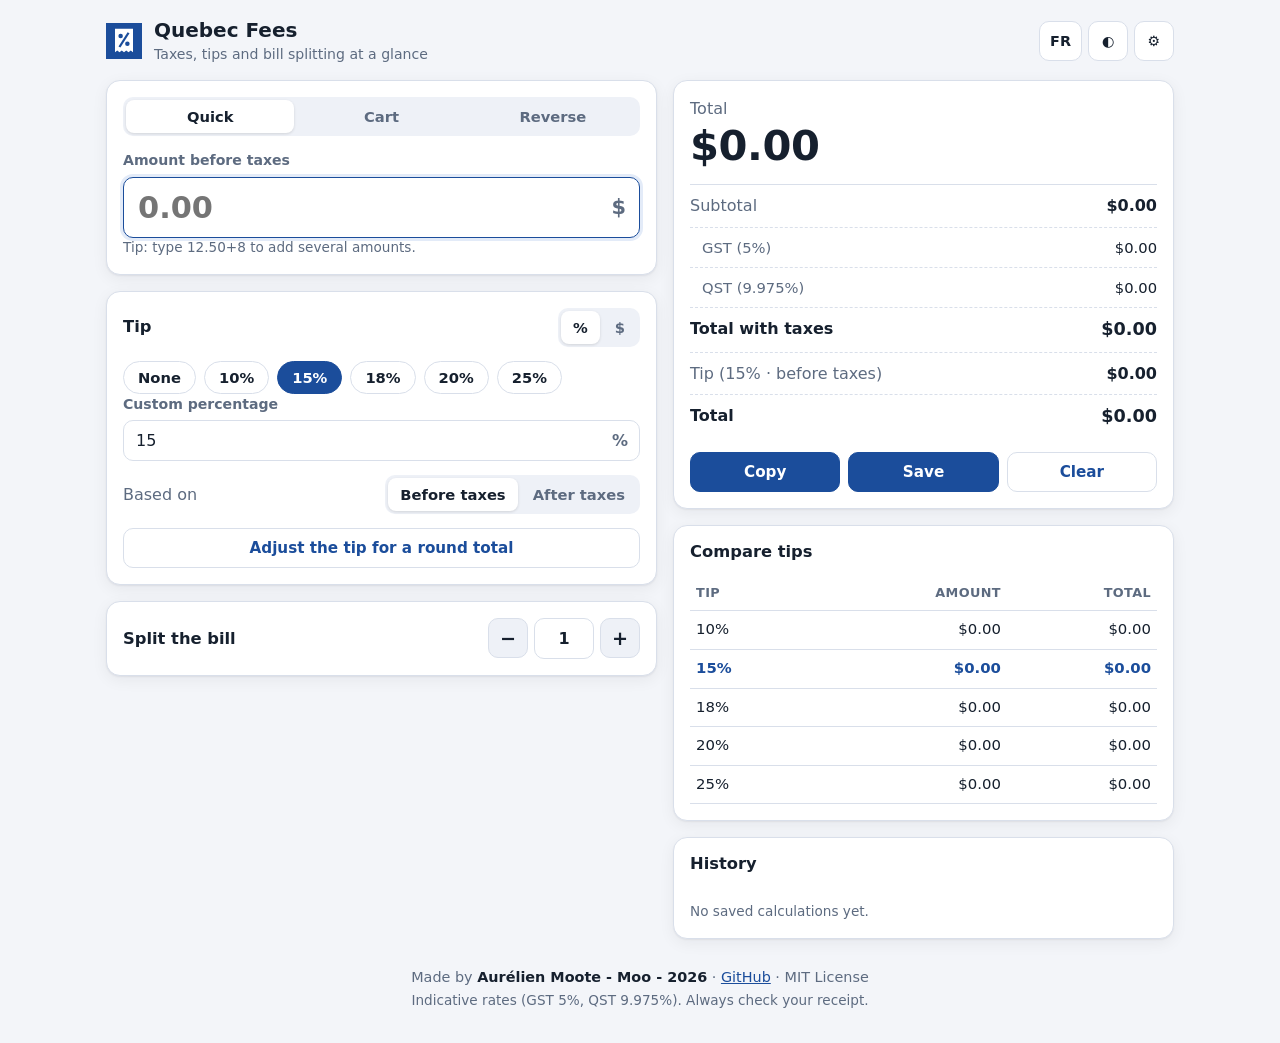
==== index.html @ 82213aa7 "Quebec Fees : calculateur de taxes et pourboire + attribution Aurélien Moote - Moo - 2026 Co-Authore" ====
<!doctype html>
<!-- quebec-fees — Auteur : Aurélien Moote - Moo - 2026 — Licence MIT -->
<html lang="fr">
<head>
  <meta charset="utf-8">
  <meta name="viewport" content="width=device-width, initial-scale=1, viewport-fit=cover">
  <title>Quebec Fees — Taxes & pourboire</title>
  <meta name="description" content="Calculateur de taxes du Québec (TPS + TVQ) avec pourboire en % ou en $, partage de facture, mode panier et calcul inversé.">
  <meta name="author" content="Aurélien Moote - Moo - 2026">
  <meta name="theme-color" content="#1b4d9b">
  <link rel="icon" href="icon.svg" type="image/svg+xml">
  <link rel="apple-touch-icon" href="icon.svg">
  <link rel="manifest" href="manifest.webmanifest">
  <link rel="stylesheet" href="style.css">
</head>
<body>
  <header class="topbar">
    <div class="brand">
      <img src="icon.svg" alt="" width="36" height="36">
      <div>
        <h1>Quebec Fees</h1>
        <p class="tagline" data-i18n="tagline">Taxes, pourboire et partage en un coup d'œil</p>
      </div>
    </div>
    <div class="top-actions">
      <button id="langBtn" class="icon-btn" type="button" data-i18n-aria="switchLang">EN</button>
      <button id="themeBtn" class="icon-btn" type="button" data-i18n-aria="switchTheme">◐</button>
      <button id="settingsBtn" class="icon-btn" type="button" data-i18n-aria="settings">⚙</button>
    </div>
  </header>

  <main class="layout">
    <section class="col col-input">
      <div class="card">
        <div class="tabs" role="tablist">
          <button type="button" role="tab" data-mode="quick" data-i18n="modeQuick">Rapide</button>
          <button type="button" role="tab" data-mode="cart" data-i18n="modeCart">Panier</button>
          <button type="button" role="tab" data-mode="reverse" data-i18n="modeReverse">Inverse</button>
        </div>

        <div class="pane" data-pane="quick">
          <label class="field big" for="amount">
            <span data-i18n="amountLabel">Montant avant taxes</span>
            <span class="money">
              <input id="amount" type="text" inputmode="decimal" autocomplete="off" data-i18n-ph="zero">
              <span class="unit">$</span>
            </span>
          </label>
          <p class="hint" id="exprHint" data-i18n="exprHint">Astuce : tapez 12,50+8 pour additionner plusieurs montants.</p>
        </div>

        <div class="pane" data-pane="cart" hidden>
          <div class="items-head">
            <span data-i18n="itemName">Article</span>
            <span data-i18n="itemQty">Qté</span>
            <span data-i18n="itemPrice">Prix</span>
            <span data-i18n="itemTaxable" title="">Tx</span>
            <span></span>
          </div>
          <div id="items"></div>
          <button id="addItem" class="btn ghost full" type="button" data-i18n="addItem">+ Ajouter un article</button>
          <p class="hint" data-i18n="cartHint">Décochez « Tx » pour un article détaxé (ex. épicerie de base). Un prix négatif sert de rabais.</p>
        </div>

        <div class="pane" data-pane="reverse" hidden>
          <label class="field big" for="revTotal">
            <span data-i18n="revLabel">Montant total payé (taxes incluses)</span>
            <span class="money">
              <input id="revTotal" type="text" inputmode="decimal" autocomplete="off" data-i18n-ph="zero">
              <span class="unit">$</span>
            </span>
          </label>
          <label class="check">
            <input type="checkbox" id="revIncludeTip">
            <span data-i18n="revIncludeTip">Ce total inclut aussi le pourboire</span>
          </label>
          <p class="hint" data-i18n="revHint">Retrouvez le prix avant taxes à partir d'un reçu, ou le budget maximal pour un total donné.</p>
        </div>
      </div>

      <div class="card" id="tipCard">
        <div class="card-head">
          <h2 data-i18n="tipTitle">Pourboire</h2>
          <div class="seg" id="tipType" role="group">
            <button type="button" data-v="percent">%</button>
            <button type="button" data-v="fixed">$</button>
          </div>
        </div>
        <div id="tipPercentBox">
          <div class="chips" id="tipPresets"></div>
          <label class="field" for="tipPercent">
            <span data-i18n="tipCustom">Pourcentage personnalisé</span>
            <span class="money">
              <input id="tipPercent" type="text" inputmode="decimal" autocomplete="off" placeholder="15">
              <span class="unit">%</span>
            </span>
          </label>
        </div>
        <div id="tipFixedBox" hidden>
          <label class="field" for="tipFixed">
            <span data-i18n="tipFixed">Montant fixe</span>
            <span class="money">
              <input id="tipFixed" type="text" inputmode="decimal" autocomplete="off" data-i18n-ph="zero">
              <span class="unit">$</span>
            </span>
          </label>
        </div>
        <div class="row-between" id="tipBaseRow">
          <span class="muted" data-i18n="tipBase">Calculé sur</span>
          <div class="seg" id="tipBase" role="group">
            <button type="button" data-v="pretax" data-i18n="pretax">Avant taxes</button>
            <button type="button" data-v="posttax" data-i18n="posttax">Après taxes</button>
          </div>
        </div>
        <button id="roundTipBtn" class="btn ghost full" type="button" data-i18n="roundTip">Ajuster le pourboire pour un total rond</button>
      </div>

      <div class="card" id="splitCard">
        <div class="row-between">
          <h2 data-i18n="splitTitle">Partager la facture</h2>
          <div class="stepper">
            <button id="splitMinus" type="button" aria-label="-1">−</button>
            <input id="split" type="text" inputmode="numeric" value="1" aria-label="Personnes">
            <button id="splitPlus" type="button" aria-label="+1">+</button>
          </div>
        </div>
      </div>
    </section>

    <section class="col col-result">
      <div class="card result" id="resultCard" aria-live="polite">
        <div class="result-main">
          <span id="rMainLabel" class="muted">Total</span>
          <strong id="rMain">0,00 $</strong>
          <span id="rSub" class="muted small"></span>
        </div>
        <dl id="rRows" class="rows"></dl>
        <div class="actions">
          <button id="copyBtn" class="btn" type="button" data-i18n="copy">Copier</button>
          <button id="saveBtn" class="btn" type="button" data-i18n="save">Enregistrer</button>
          <button id="resetBtn" class="btn ghost" type="button" data-i18n="reset">Effacer</button>
        </div>
      </div>

      <div class="card" id="compareCard">
        <h2 data-i18n="compareTitle">Comparer les pourboires</h2>
        <div class="table-wrap">
          <table id="compare"></table>
        </div>
      </div>

      <div class="card" id="historyCard">
        <div class="card-head">
          <h2 data-i18n="historyTitle">Historique</h2>
          <button id="clearHistory" class="btn ghost small" type="button" data-i18n="clear">Tout effacer</button>
        </div>
        <ul id="history" class="history"></ul>
        <p id="historyEmpty" class="hint" data-i18n="historyEmpty">Aucun calcul enregistré pour l'instant.</p>
      </div>
    </section>
  </main>

  <div id="miniBar" class="mini-bar">
    <span id="miniLabel">Total</span>
    <strong id="miniTotal">0,00 $</strong>
  </div>

  <footer class="footer">
    <p><span data-i18n="madeBy">Créé par</span> <strong>Aurélien Moote - Moo - 2026</strong> · <a href="https://github.com/auremoo/quebec-fees" rel="noopener">GitHub</a> · <span data-i18n="license">Licence MIT</span></p>
    <p class="small muted" id="disclaimer" data-i18n="disclaimer">Taux indicatifs (TPS 5 %, TVQ 9,975 %). Vérifiez toujours votre reçu.</p>
  </footer>

  <dialog id="settings">
    <form method="dialog" class="dialog-body">
      <div class="card-head">
        <h2 data-i18n="settings">Réglages</h2>
        <button class="icon-btn" value="close" aria-label="Fermer">✕</button>
      </div>

      <label class="field" for="province">
        <span data-i18n="province">Province / territoire</span>
        <select id="province"></select>
      </label>

      <div class="field">
        <span data-i18n="taxes">Taxes appliquées</span>
        <div id="taxList" class="tax-list"></div>
        <div class="row-between">
          <button id="addTax" class="btn ghost small" type="button" data-i18n="addTax">+ Ajouter une taxe</button>
          <span id="combinedRate" class="muted small"></span>
        </div>
      </div>

      <label class="check">
        <input type="checkbox" id="cashRound">
        <span data-i18n="cashRound">Afficher l'arrondi pour paiement comptant (0,05 $)</span>
      </label>

      <label class="check">
        <input type="checkbox" id="showCompare">
        <span data-i18n="showCompare">Afficher le comparateur de pourboires</span>
      </label>

      <div class="field">
        <span data-i18n="tipPresetsLabel">Pourboires rapides (%, séparés par des virgules)</span>
        <input id="tipPresetsInput" type="text" inputmode="decimal" autocomplete="off">
      </div>

      <p class="hint" data-i18n="settingsHint">Les réglages et l'historique restent sur cet appareil (stockage local du navigateur).</p>
    </form>
  </dialog>

  <div id="toast" class="toast" role="status"></div>

  <script src="app.js"></script>
</body>
</html>
---- style.css ----
/* quebec-fees — Auteur : Aurélien Moote - Moo - 2026 — Licence MIT */

:root {
  --bg: #f3f5f9;
  --surface: #ffffff;
  --surface-2: #eef1f7;
  --text: #16202e;
  --muted: #5d6b80;
  --border: #d9dfea;
  --accent: #1b4d9b;
  --accent-contrast: #ffffff;
  --accent-soft: #e3ebf8;
  --good: #1d7a4a;
  --danger: #b3261e;
  --shadow: 0 1px 2px rgba(16, 24, 40, .06), 0 4px 16px rgba(16, 24, 40, .06);
  --radius: 14px;
  --radius-sm: 10px;
  --font: system-ui, -apple-system, "Segoe UI", Roboto, "Helvetica Neue", Arial, sans-serif;
  --mono: ui-monospace, "SF Mono", "Cascadia Mono", Consolas, monospace;
  color-scheme: light;
}

@media (prefers-color-scheme: dark) {
  :root:not([data-theme="light"]) {
    --bg: #0e131b;
    --surface: #171e29;
    --surface-2: #1f2835;
    --text: #e6ebf2;
    --muted: #97a3b6;
    --border: #2b3645;
    --accent: #6f9ef0;
    --accent-contrast: #0b1420;
    --accent-soft: #1d2c44;
    --good: #5cc98e;
    --danger: #ff8a80;
    --shadow: 0 1px 2px rgba(0, 0, 0, .3), 0 4px 16px rgba(0, 0, 0, .25);
    color-scheme: dark;
  }
}

:root[data-theme="dark"] {
  --bg: #0e131b;
  --surface: #171e29;
  --surface-2: #1f2835;
  --text: #e6ebf2;
  --muted: #97a3b6;
  --border: #2b3645;
  --accent: #6f9ef0;
  --accent-contrast: #0b1420;
  --accent-soft: #1d2c44;
  --good: #5cc98e;
  --danger: #ff8a80;
  --shadow: 0 1px 2px rgba(0, 0, 0, .3), 0 4px 16px rgba(0, 0, 0, .25);
  color-scheme: dark;
}

* { box-sizing: border-box; }

html { -webkit-text-size-adjust: 100%; }

body {
  margin: 0;
  background: var(--bg);
  color: var(--text);
  font-family: var(--font);
  font-size: 16px;
  line-height: 1.45;
  padding-bottom: 72px;
}

h1, h2 { margin: 0; line-height: 1.2; }
h1 { font-size: 1.25rem; }
h2 { font-size: 1.02rem; font-weight: 650; }
a { color: var(--accent); }
[hidden] { display: none !important; }

.muted { color: var(--muted); }
.small { font-size: .85rem; }

/* Header */
.topbar {
  display: flex;
  align-items: center;
  justify-content: space-between;
  gap: 12px;
  max-width: 1100px;
  margin: 0 auto;
  padding: 18px 16px 8px;
}
.brand { display: flex; align-items: center; gap: 12px; min-width: 0; }
.brand img { flex: none; }
.tagline { margin: 2px 0 0; color: var(--muted); font-size: .88rem; }
.top-actions { display: flex; gap: 6px; flex: none; }

.icon-btn {
  min-width: 40px;
  height: 40px;
  padding: 0 10px;
  border: 1px solid var(--border);
  background: var(--surface);
  color: var(--text);
  border-radius: var(--radius-sm);
  font: 600 .9rem var(--font);
  cursor: pointer;
}
.icon-btn:hover { border-color: var(--accent); }

/* Layout */
.layout {
  display: grid;
  gap: 16px;
  max-width: 1100px;
  margin: 0 auto;
  padding: 8px 16px 16px;
}
.col { display: flex; flex-direction: column; gap: 16px; min-width: 0; }

@media (min-width: 900px) {
  .layout { grid-template-columns: minmax(0, 1.1fr) minmax(0, 1fr); align-items: start; }
  .col-result { position: sticky; top: 16px; }
  .mini-bar { display: none !important; }
  body { padding-bottom: 0; }
}

.card {
  background: var(--surface);
  border: 1px solid var(--border);
  border-radius: var(--radius);
  box-shadow: var(--shadow);
  padding: 16px;
  display: flex;
  flex-direction: column;
  gap: 14px;
}
.card-head, .row-between {
  display: flex;
  align-items: center;
  justify-content: space-between;
  gap: 12px;
  flex-wrap: wrap;
}

/* Tabs & segmented controls */
.tabs, .seg {
  display: flex;
  background: var(--surface-2);
  border-radius: var(--radius-sm);
  padding: 3px;
  gap: 3px;
}
.tabs button, .seg button {
  flex: 1;
  border: 0;
  background: transparent;
  color: var(--muted);
  font: 600 .92rem var(--font);
  padding: 8px 12px;
  border-radius: 8px;
  cursor: pointer;
  white-space: nowrap;
}
.tabs button[aria-selected="true"], .seg button[aria-pressed="true"] {
  background: var(--surface);
  color: var(--text);
  box-shadow: 0 1px 3px rgba(0, 0, 0, .12);
}
.seg { flex: none; }

/* Fields */
.field { display: flex; flex-direction: column; gap: 6px; }
.field > span:first-child { font-size: .88rem; color: var(--muted); font-weight: 550; }

input[type="text"], select {
  width: 100%;
  min-width: 0;
  border: 1px solid var(--border);
  background: var(--surface);
  color: var(--text);
  border-radius: var(--radius-sm);
  padding: 10px 12px;
  font: 500 1rem var(--font);
  outline: none;
}
input[type="text"]:focus, select:focus { border-color: var(--accent); box-shadow: 0 0 0 3px var(--accent-soft); }

.money { position: relative; display: flex; align-items: center; }
.money input { padding-right: 34px; font-variant-numeric: tabular-nums; }
.money .unit { position: absolute; right: 12px; color: var(--muted); pointer-events: none; font-weight: 600; }
.field.big input { font-size: 1.9rem; font-weight: 700; padding: 12px 40px 12px 14px; }
.field.big .unit { font-size: 1.3rem; right: 14px; }

.check { display: flex; align-items: flex-start; gap: 10px; cursor: pointer; font-size: .95rem; }
.check input { width: 18px; height: 18px; margin: 2px 0 0; accent-color: var(--accent); flex: none; }

.hint { margin: 0; color: var(--muted); font-size: .85rem; }
.hint.expr { color: var(--accent); font-weight: 600; }

/* Buttons */
.btn {
  border: 1px solid var(--accent);
  background: var(--accent);
  color: var(--accent-contrast);
  border-radius: var(--radius-sm);
  padding: 10px 14px;
  font: 600 .95rem var(--font);
  cursor: pointer;
}
.btn:hover { filter: brightness(1.07); }
.btn.ghost { background: transparent; color: var(--accent); border-color: var(--border); }
.btn.ghost:hover { border-color: var(--accent); filter: none; }
.btn.small { padding: 6px 10px; font-size: .85rem; }
.btn.full { width: 100%; }

.chips { display: flex; flex-wrap: wrap; gap: 8px; }
.chip {
  border: 1px solid var(--border);
  background: var(--surface);
  color: var(--text);
  border-radius: 999px;
  padding: 7px 14px;
  font: 600 .92rem var(--font);
  cursor: pointer;
  font-variant-numeric: tabular-nums;
}
.chip[aria-pressed="true"] { background: var(--accent); border-color: var(--accent); color: var(--accent-contrast); }

/* Stepper */
.stepper { display: flex; align-items: center; gap: 6px; }
.stepper button {
  width: 40px; height: 40px;
  border: 1px solid var(--border);
  background: var(--surface-2);
  color: var(--text);
  border-radius: var(--radius-sm);
  font: 700 1.2rem var(--font);
  cursor: pointer;
}
.stepper input { width: 60px; text-align: center; font-weight: 700; }

/* Cart items */
.items-head, .item {
  display: grid;
  grid-template-columns: minmax(0, 1fr) 58px 104px 30px 32px;
  gap: 6px;
  align-items: center;
}
.items-head { font-size: .78rem; color: var(--muted); font-weight: 600; text-transform: uppercase; letter-spacing: .03em; padding: 0 2px; }
#items { display: flex; flex-direction: column; gap: 8px; }
.item input[type="text"] { padding: 8px 9px; font-size: .95rem; }
.item .qty { text-align: center; }
.item .price { text-align: right; }
.item input[type="checkbox"] { width: 18px; height: 18px; justify-self: center; accent-color: var(--accent); }
.item .del {
  width: 32px; height: 32px; border: 0; background: transparent; color: var(--muted);
  border-radius: 8px; cursor: pointer; font-size: 1rem;
}
.item .del:hover { color: var(--danger); background: var(--surface-2); }
.item .line-total { grid-column: 1 / -1; text-align: right; font-size: .8rem; color: var(--muted); margin-top: -4px; font-variant-numeric: tabular-nums; }

@media (max-width: 420px) {
  .items-head, .item { grid-template-columns: minmax(0, 1fr) 48px 88px 26px 28px; gap: 4px; }
}

/* Result */
.result-main { display: flex; flex-direction: column; gap: 2px; }
#rMain { font-size: 2.6rem; line-height: 1.1; font-variant-numeric: tabular-nums; letter-spacing: -.01em; word-break: break-word; }
.rows { margin: 0; display: flex; flex-direction: column; border-top: 1px solid var(--border); }
.rows .r { display: flex; justify-content: space-between; gap: 12px; padding: 9px 0; border-bottom: 1px dashed var(--border); }
.rows .r:last-child { border-bottom: 0; }
.rows dt { color: var(--muted); }
.rows dd { margin: 0; font-weight: 600; font-variant-numeric: tabular-nums; text-align: right; }
.rows .r.strong dt { color: var(--text); font-weight: 650; }
.rows .r.strong dd { font-size: 1.1rem; }
.rows .r.accent dd { color: var(--accent); }
.rows .r.sub dt { padding-left: 12px; font-size: .92rem; }
.rows .r.sub dd { font-weight: 500; font-size: .92rem; }
.actions { display: flex; gap: 8px; flex-wrap: wrap; }
.actions .btn { flex: 1; }

/* Compare table */
.table-wrap { overflow-x: auto; }
table { width: 100%; border-collapse: collapse; font-variant-numeric: tabular-nums; font-size: .93rem; }
th, td { padding: 8px 6px; text-align: right; border-bottom: 1px solid var(--border); white-space: nowrap; }
th:first-child, td:first-child { text-align: left; }
th { color: var(--muted); font-weight: 600; font-size: .8rem; text-transform: uppercase; letter-spacing: .03em; }
tr.active td { color: var(--accent); font-weight: 700; }
tbody tr { cursor: pointer; }
tbody tr:hover td { background: var(--surface-2); }

/* History */
.history { list-style: none; margin: 0; padding: 0; display: flex; flex-direction: column; gap: 8px; max-height: 360px; overflow-y: auto; }
.history li {
  display: grid;
  grid-template-columns: minmax(0, 1fr) auto auto;
  gap: 8px;
  align-items: center;
  padding: 10px 12px;
  border: 1px solid var(--border);
  border-radius: var(--radius-sm);
  background: var(--surface-2);
  cursor: pointer;
}
.history li:hover { border-color: var(--accent); }
.history .h-meta { display: flex; flex-direction: column; min-width: 0; }
.history .h-title { font-weight: 600; overflow: hidden; text-overflow: ellipsis; white-space: nowrap; }
.history .h-date { font-size: .8rem; color: var(--muted); }
.history .h-total { font-weight: 700; font-variant-numeric: tabular-nums; }
.history .del { border: 0; background: transparent; color: var(--muted); cursor: pointer; font-size: 1rem; width: 28px; height: 28px; border-radius: 6px; }
.history .del:hover { color: var(--danger); }

/* Mobile total bar */
.mini-bar {
  position: fixed;
  left: 0; right: 0; bottom: 0;
  display: flex;
  justify-content: space-between;
  align-items: center;
  gap: 12px;
  padding: 12px 16px calc(12px + env(safe-area-inset-bottom));
  background: var(--accent);
  color: var(--accent-contrast);
  font-weight: 600;
  z-index: 10;
}
.mini-bar strong { font-size: 1.3rem; font-variant-numeric: tabular-nums; }

/* Settings dialog */
dialog {
  border: 1px solid var(--border);
  border-radius: var(--radius);
  background: var(--surface);
  color: var(--text);
  padding: 0;
  width: min(520px, calc(100vw - 32px));
  box-shadow: 0 20px 60px rgba(0, 0, 0, .3);
}
dialog::backdrop { background: rgba(10, 15, 25, .5); }
.dialog-body { display: flex; flex-direction: column; gap: 16px; padding: 18px; }
.tax-list { display: flex; flex-direction: column; gap: 8px; }
.tax-row { display: grid; grid-template-columns: minmax(0, 1fr) 110px 32px; gap: 6px; align-items: center; }
.tax-row .del { width: 32px; height: 32px; border: 0; background: transparent; color: var(--muted); cursor: pointer; border-radius: 8px; }
.tax-row .del:hover { color: var(--danger); }

/* Footer & toast */
.footer { max-width: 1100px; margin: 0 auto; padding: 8px 16px 28px; text-align: center; color: var(--muted); font-size: .9rem; }
.footer p { margin: 4px 0; }
.footer strong { color: var(--text); }

.toast {
  position: fixed;
  left: 50%;
  bottom: 88px;
  transform: translateX(-50%) translateY(20px);
  background: var(--text);
  color: var(--bg);
  padding: 10px 16px;
  border-radius: var(--radius-sm);
  font-weight: 600;
  opacity: 0;
  pointer-events: none;
  transition: opacity .2s, transform .2s;
  z-index: 20;
  max-width: calc(100vw - 32px);
}
.toast.show { opacity: 1; transform: translateX(-50%) translateY(0); }
@media (min-width: 900px) { .toast { bottom: 24px; } }
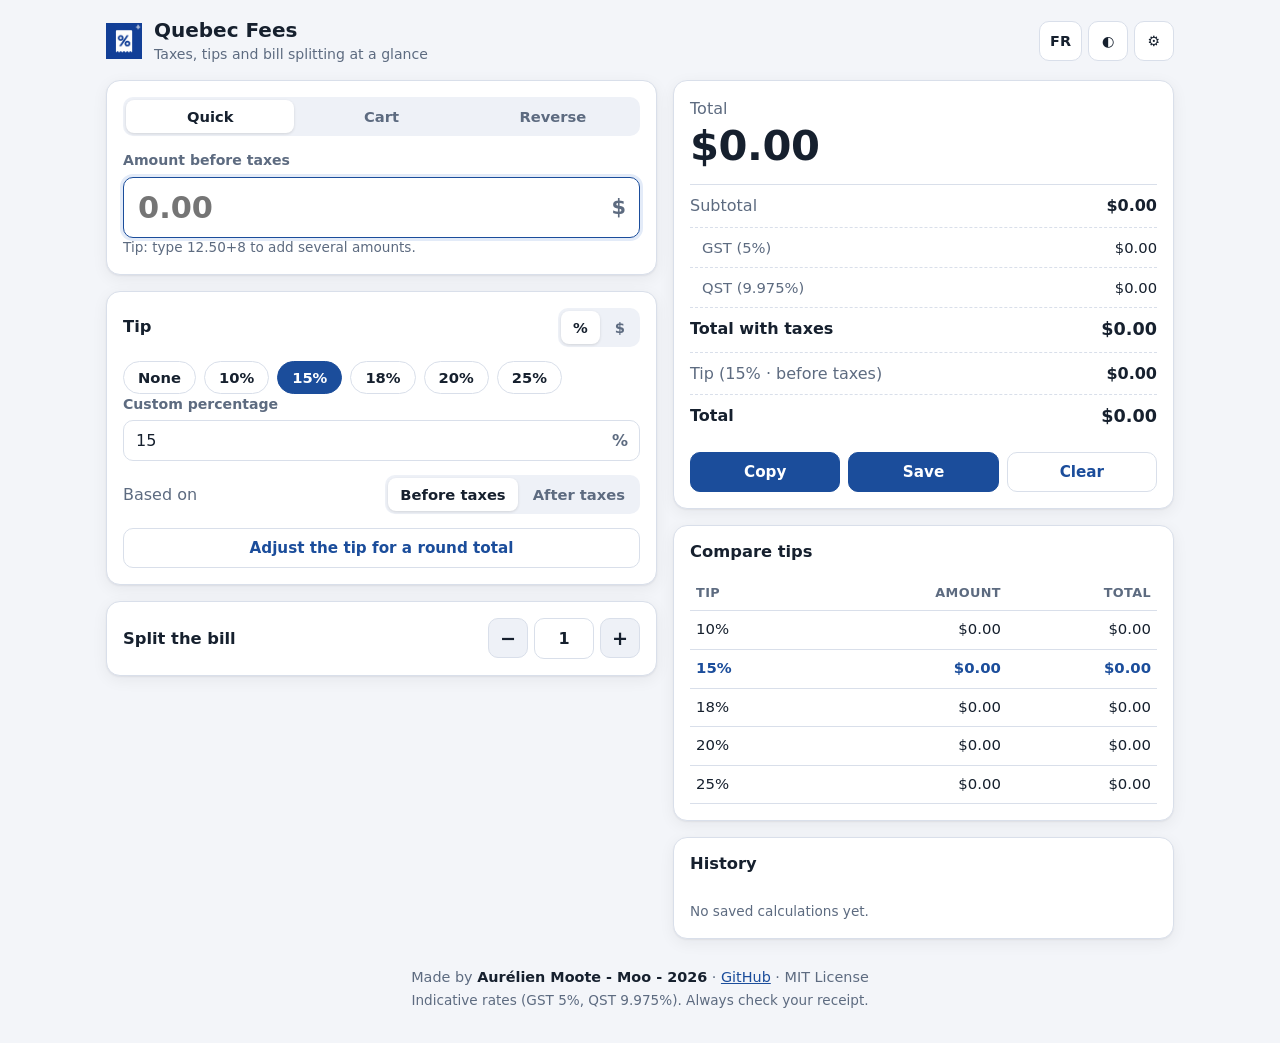
==== commit 70e45494: "Remplacement de l'icône SVG par icon.png Co-Authored-By: Claude Opus 5.5 <noreply@anthropic.com>" ====
--- a/index.html
+++ b/index.html
@@ -8,15 +8,15 @@
   <meta name="description" content="Calculateur de taxes du Québec (TPS + TVQ) avec pourboire en % ou en $, partage de facture, mode panier et calcul inversé.">
   <meta name="author" content="Aurélien Moote - Moo - 2026">
   <meta name="theme-color" content="#1b4d9b">
-  <link rel="icon" href="icon.svg" type="image/svg+xml">
-  <link rel="apple-touch-icon" href="icon.svg">
+  <link rel="icon" href="icon.png" type="image/png">
+  <link rel="apple-touch-icon" href="icon.png">
   <link rel="manifest" href="manifest.webmanifest">
   <link rel="stylesheet" href="style.css">
 </head>
 <body>
   <header class="topbar">
     <div class="brand">
-      <img src="icon.svg" alt="" width="36" height="36">
+      <img src="icon.png" alt="" width="36" height="36">
       <div>
         <h1>Quebec Fees</h1>
         <p class="tagline" data-i18n="tagline">Taxes, pourboire et partage en un coup d'œil</p>
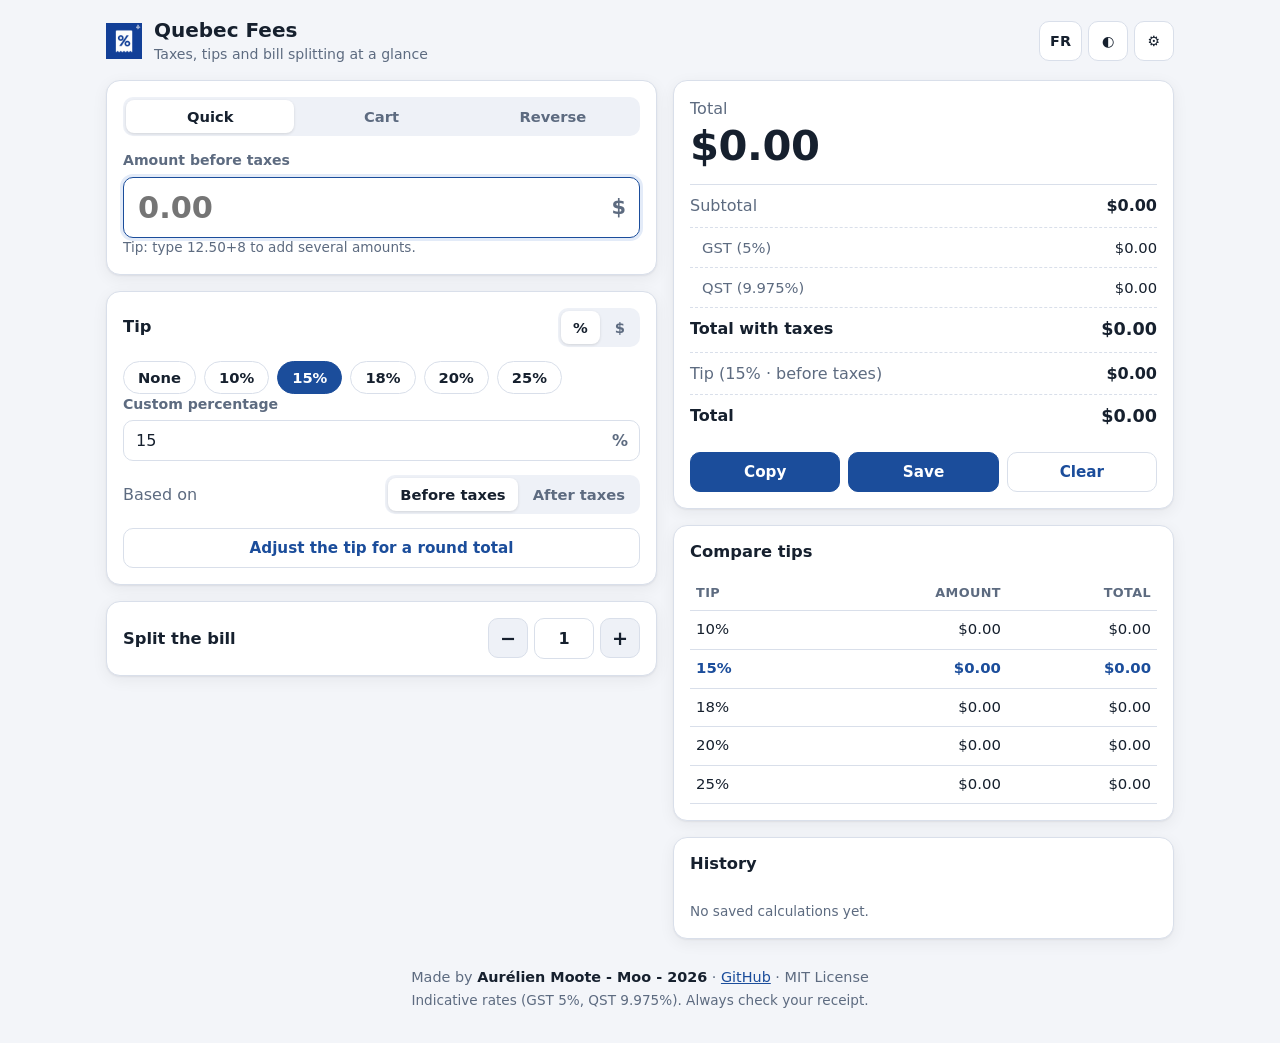
==== commit b28fb701: "Icônes dimensionnées pour l'écran d'accueil iOS et le manifeste apple-touch-icon 180x180 dédié (avec" ====
--- a/index.html
+++ b/index.html
@@ -8,15 +8,15 @@
   <meta name="description" content="Calculateur de taxes du Québec (TPS + TVQ) avec pourboire en % ou en $, partage de facture, mode panier et calcul inversé.">
   <meta name="author" content="Aurélien Moote - Moo - 2026">
   <meta name="theme-color" content="#1b4d9b">
-  <link rel="icon" href="icon.png" type="image/png">
-  <link rel="apple-touch-icon" href="icon.png">
+  <link rel="icon" href="icon-192.png" type="image/png">
+  <link rel="apple-touch-icon" sizes="180x180" href="apple-touch-icon.png?v=2">
   <link rel="manifest" href="manifest.webmanifest">
   <link rel="stylesheet" href="style.css">
 </head>
 <body>
   <header class="topbar">
     <div class="brand">
-      <img src="icon.png" alt="" width="36" height="36">
+      <img src="icon-192.png" alt="" width="36" height="36">
       <div>
         <h1>Quebec Fees</h1>
         <p class="tagline" data-i18n="tagline">Taxes, pourboire et partage en un coup d'œil</p>
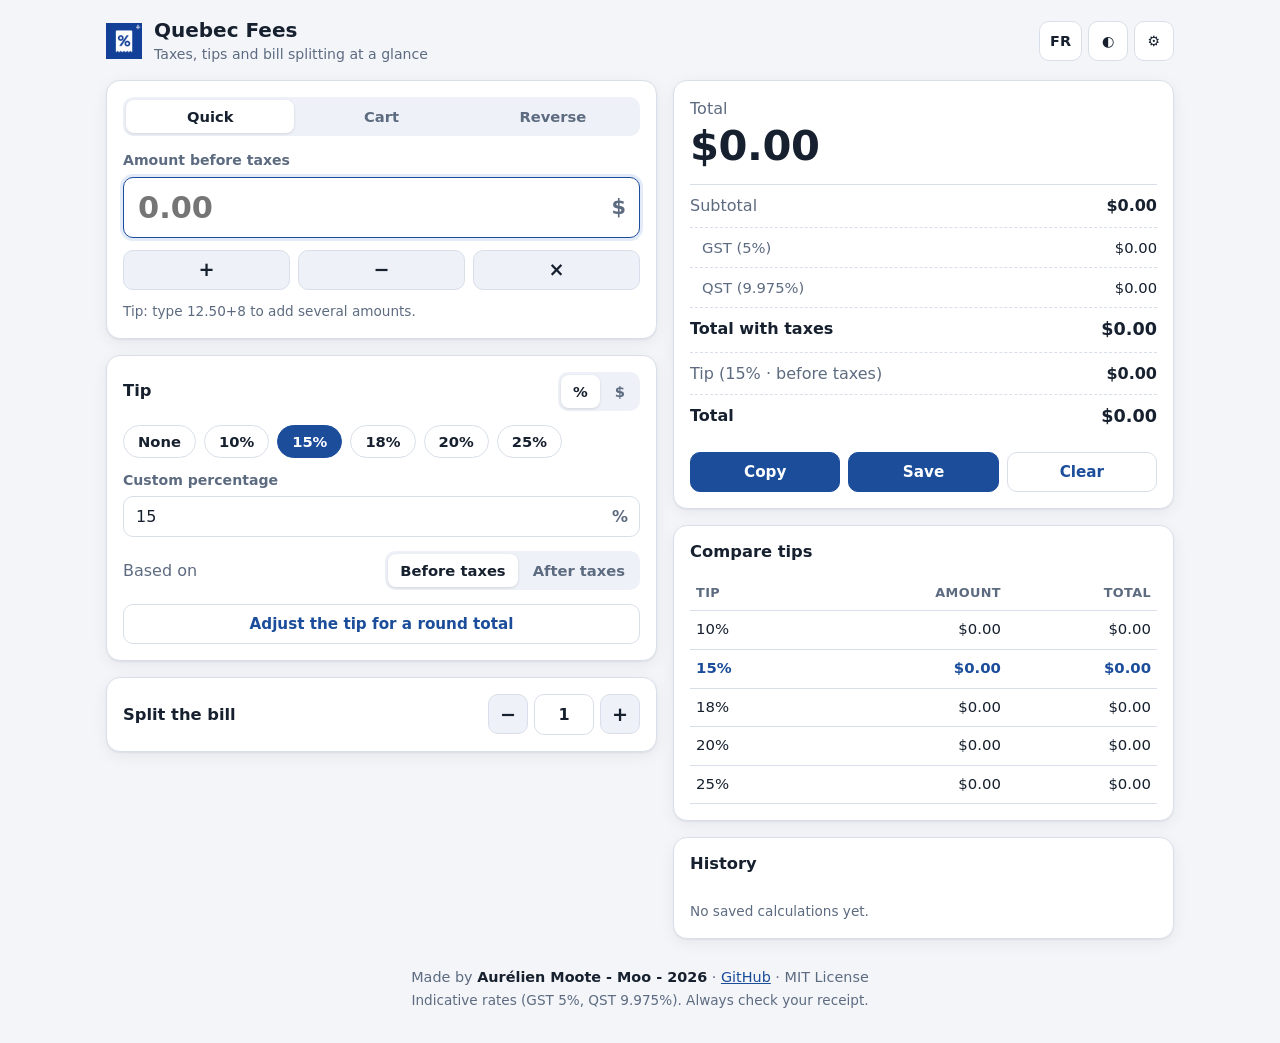
==== commit 95d56d2d: "Touches + − × pour le pavé numérique iOS, espacement du panier et du pourboire - Rangée d'opérateurs" ====
--- a/index.html
+++ b/index.html
@@ -10,7 +10,7 @@
   <meta name="theme-color" content="#1b4d9b">
   <link rel="icon" href="icon-192.png" type="image/png">
   <link rel="apple-touch-icon" sizes="180x180" href="apple-touch-icon.png?v=2">
-  <link rel="manifest" href="manifest.webmanifest">
+  <link rel="manifest" href="manifest.webmanifest?v=2">
   <link rel="stylesheet" href="style.css">
 </head>
 <body>
@@ -46,6 +46,11 @@
               <span class="unit">$</span>
             </span>
           </label>
+          <div class="ops" data-target="#amount">
+            <button type="button" data-op="+">+</button>
+            <button type="button" data-op="-">−</button>
+            <button type="button" data-op="×">×</button>
+          </div>
           <p class="hint" id="exprHint" data-i18n="exprHint">Astuce : tapez 12,50+8 pour additionner plusieurs montants.</p>
         </div>
 
@@ -58,6 +63,11 @@
             <span></span>
           </div>
           <div id="items"></div>
+          <div class="ops" data-target="#items .price">
+            <button type="button" data-op="+">+</button>
+            <button type="button" data-op="-">−</button>
+            <button type="button" data-op="×">×</button>
+          </div>
           <button id="addItem" class="btn ghost full" type="button" data-i18n="addItem">+ Ajouter un article</button>
           <p class="hint" data-i18n="cartHint">Décochez « Tx » pour un article détaxé (ex. épicerie de base). Un prix négatif sert de rabais.</p>
         </div>
--- a/style.css
+++ b/style.css
@@ -140,6 +140,8 @@
   flex-wrap: wrap;
 }
 
+.pane, #tipPercentBox { display: flex; flex-direction: column; gap: 12px; }
+
 /* Tabs & segmented controls */
 .tabs, .seg {
   display: flex;
@@ -223,6 +225,21 @@
   font-variant-numeric: tabular-nums;
 }
 .chip[aria-pressed="true"] { background: var(--accent); border-color: var(--accent); color: var(--accent-contrast); }
+
+/* Touches d'opérateurs (le pavé décimal iOS n'a ni + ni -) */
+.ops { display: flex; gap: 8px; }
+.ops button {
+  flex: 1;
+  height: 40px;
+  border: 1px solid var(--border);
+  background: var(--surface-2);
+  color: var(--text);
+  border-radius: var(--radius-sm);
+  font: 700 1.2rem var(--font);
+  cursor: pointer;
+  touch-action: manipulation;
+}
+.ops button:active { background: var(--accent-soft); }
 
 /* Stepper */
 .stepper { display: flex; align-items: center; gap: 6px; }
